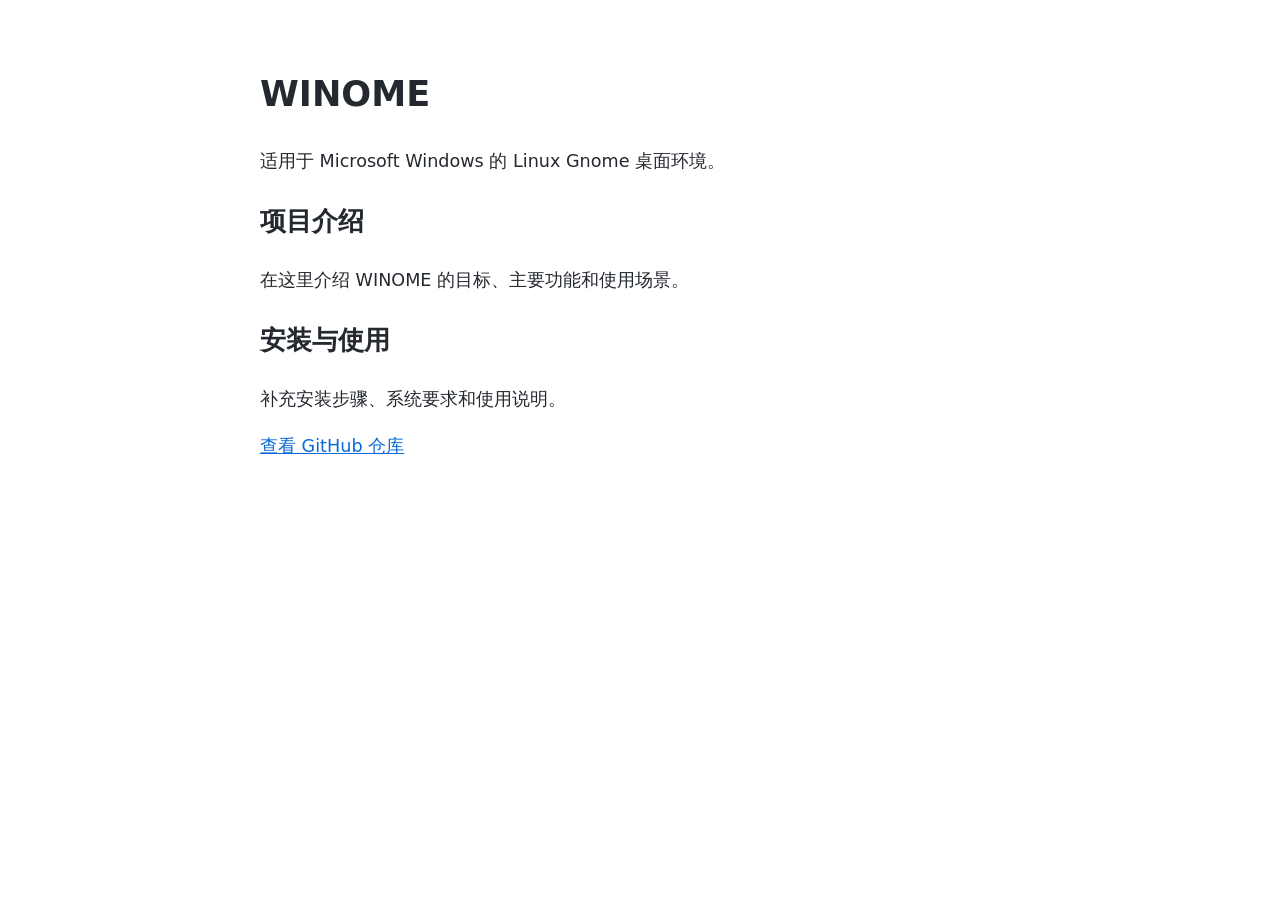
==== docs/docs/index.html @ 91e073a1 "Create index.html for WINOME project documentation Add initial HTML structure for WINOME documentati" ====
<!doctype html>
<html lang="zh-CN">
<head>
  <meta charset="utf-8">
  <meta name="viewport" content="width=device-width, initial-scale=1">
  <title>WINOME — Windows GNOME Shell</title>
  <style>
    body {
      max-width: 760px;
      margin: 4rem auto;
      padding: 0 1.25rem;
      font: 1.1rem/1.7 system-ui, sans-serif;
      color: #24292f;
    }
    a { color: #0969da; }
  </style>
</head>
<body>
  <h1>WINOME</h1>
  <p>适用于 Microsoft Windows 的 Linux Gnome 桌面环境。</p>

  <h2>项目介绍</h2>
  <p>在这里介绍 WINOME 的目标、主要功能和使用场景。</p>

  <h2>安装与使用</h2>
  <p>补充安装步骤、系统要求和使用说明。</p>

  <p>
    <a href="https://github.com/AOE20000/WINOME">查看 GitHub 仓库</a>
  </p>
</body>
</html>
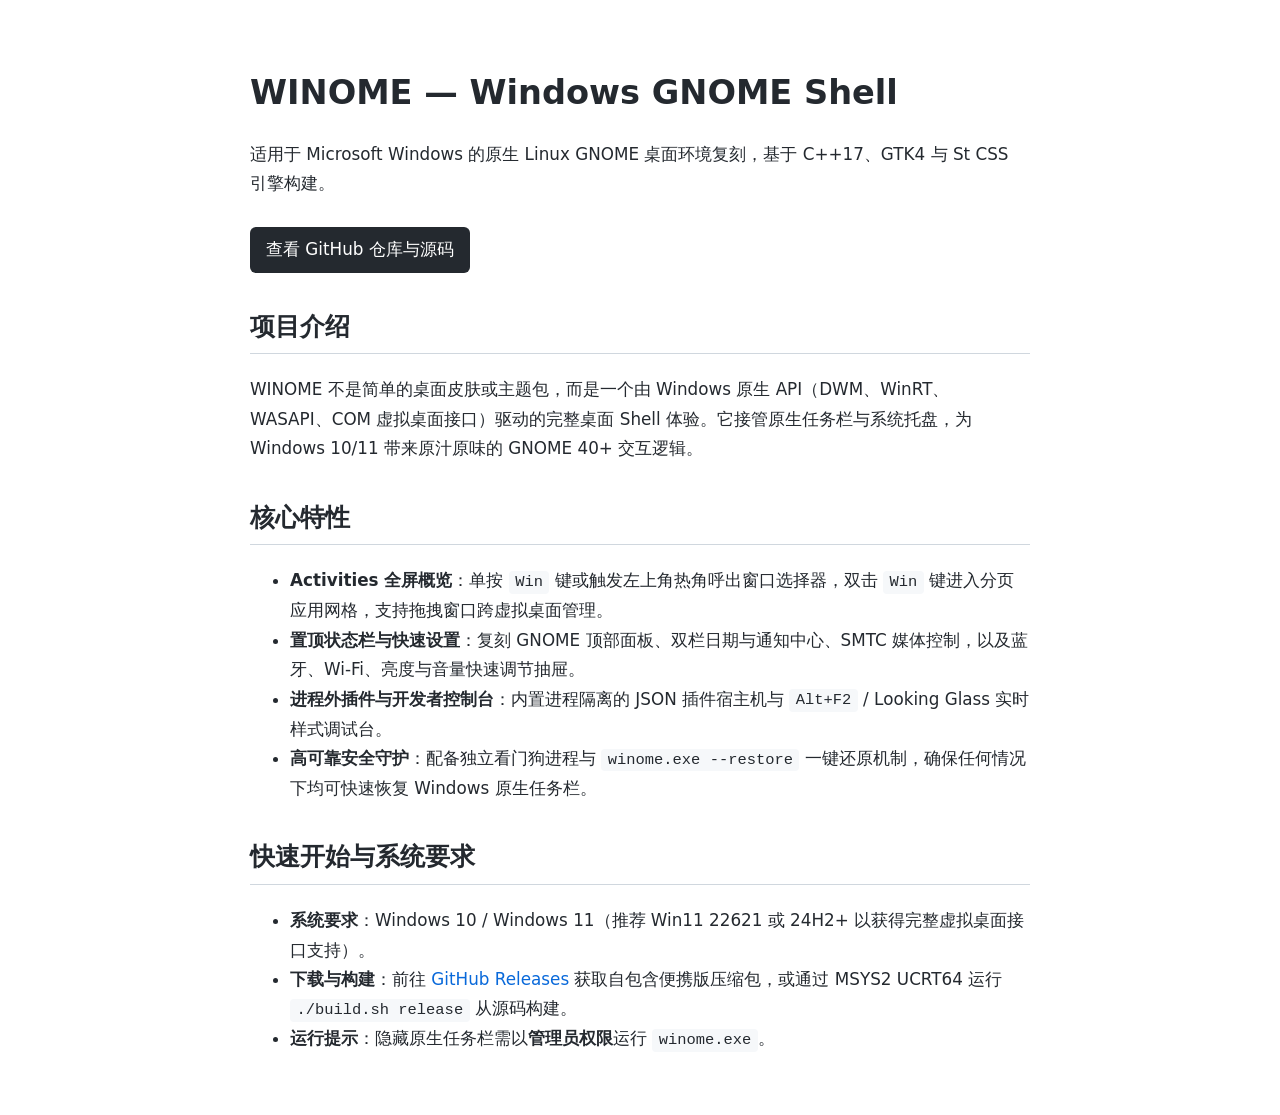
==== commit 5ac2ff73: "Update index.html with Chinese localization and content" ====
--- a/docs/docs/index.html
+++ b/docs/docs/index.html
@@ -3,30 +3,63 @@
 <head>
   <meta charset="utf-8">
   <meta name="viewport" content="width=device-width, initial-scale=1">
-  <title>WINOME — Windows GNOME Shell</title>
+  <title>WINOME — 适用于 Windows 的原生 GNOME Shell 桌面环境</title>
+  <meta name="description" content="WINOME 是一款基于 C++17 与 GTK4 的 Windows 桌面环境，在 Windows 10/11 上原生复刻 Linux GNOME Shell 交互体验，支持 Activities 概览、顶栏状态区、动态虚拟桌面与插件扩展。">
+  <meta name="keywords" content="WINOME, Windows GNOME, Windows 桌面环境, GNOME Shell Windows, Windows 11 美化, 替代 Explorer, GTK4">
+  <link rel="canonical" href="https://github.io">
+  <meta name="google-site-verification" content="KDNwbrnQGs_3TjjicvcNecAX2chNAJ1Zy_TVIzu6aOY" />
   <style>
     body {
-      max-width: 760px;
+      max-width: 780px;
       margin: 4rem auto;
       padding: 0 1.25rem;
-      font: 1.1rem/1.7 system-ui, sans-serif;
+      font: 1.05rem/1.75 system-ui, -apple-system, sans-serif;
       color: #24292f;
     }
-    a { color: #0969da; }
+    h1 { margin-bottom: 0.25rem; }
+    h2 { margin-top: 2rem; border-bottom: 1px solid #d0d7de; padding-bottom: 0.3rem; }
+    a { color: #0969da; text-decoration: none; }
+    a:hover { text-decoration: underline; }
+    .btn {
+      display: inline-block;
+      margin-top: 0.75rem;
+      padding: 0.5rem 1rem;
+      background: #24292f;
+      color: #fff;
+      border-radius: 6px;
+      font-weight: 500;
+    }
+    .btn:hover { background: #32383f; text-decoration: none; }
+    code { background: #f6f8fa; padding: 0.15rem 0.4rem; border-radius: 4px; font-size: 0.92em; }
   </style>
 </head>
 <body>
-  <h1>WINOME</h1>
-  <p>适用于 Microsoft Windows 的 Linux Gnome 桌面环境。</p>
+  <header>
+    <h1>WINOME — Windows GNOME Shell</h1>
+    <p>适用于 Microsoft Windows 的原生 Linux GNOME 桌面环境复刻，基于 C++17、GTK4 与 St CSS 引擎构建。</p>
+    <p>
+      <a class="btn" href="https://github.com/AOE20000/WINOME">查看 GitHub 仓库与源码</a>
+    </p>
+  </header>
 
-  <h2>项目介绍</h2>
-  <p>在这里介绍 WINOME 的目标、主要功能和使用场景。</p>
+  <main>
+    <h2>项目介绍</h2>
+    <p>WINOME 不是简单的桌面皮肤或主题包，而是一个由 Windows 原生 API（DWM、WinRT、WASAPI、COM 虚拟桌面接口）驱动的完整桌面 Shell 体验。它接管原生任务栏与系统托盘，为 Windows 10/11 带来原汁原味的 GNOME 40+ 交互逻辑。</p>
 
-  <h2>安装与使用</h2>
-  <p>补充安装步骤、系统要求和使用说明。</p>
+    <h2>核心特性</h2>
+    <ul>
+      <li><strong>Activities 全屏概览</strong>：单按 <code>Win</code> 键或触发左上角热角呼出窗口选择器，双击 <code>Win</code> 键进入分页应用网格，支持拖拽窗口跨虚拟桌面管理。</li>
+      <li><strong>置顶状态栏与快速设置</strong>：复刻 GNOME 顶部面板、双栏日期与通知中心、SMTC 媒体控制，以及蓝牙、Wi-Fi、亮度与音量快速调节抽屉。</li>
+      <li><strong>进程外插件与开发者控制台</strong>：内置进程隔离的 JSON 插件宿主机与 <code>Alt+F2</code> / Looking Glass 实时样式调试台。</li>
+      <li><strong>高可靠安全守护</strong>：配备独立看门狗进程与 <code>winome.exe --restore</code> 一键还原机制，确保任何情况下均可快速恢复 Windows 原生任务栏。</li>
+    </ul>
 
-  <p>
-    <a href="https://github.com/AOE20000/WINOME">查看 GitHub 仓库</a>
-  </p>
+    <h2>快速开始与系统要求</h2>
+    <ul>
+      <li><strong>系统要求</strong>：Windows 10 / Windows 11（推荐 Win11 22621 或 24H2+ 以获得完整虚拟桌面接口支持）。</li>
+      <li><strong>下载与构建</strong>：前往 <a href="https://github.com">GitHub Releases</a> 获取自包含便携版压缩包，或通过 MSYS2 UCRT64 运行 <code>./build.sh release</code> 从源码构建。</li>
+      <li><strong>运行提示</strong>：隐藏原生任务栏需以<strong>管理员权限</strong>运行 <code>winome.exe</code>。</li>
+    </ul>
+  </main>
 </body>
 </html>
